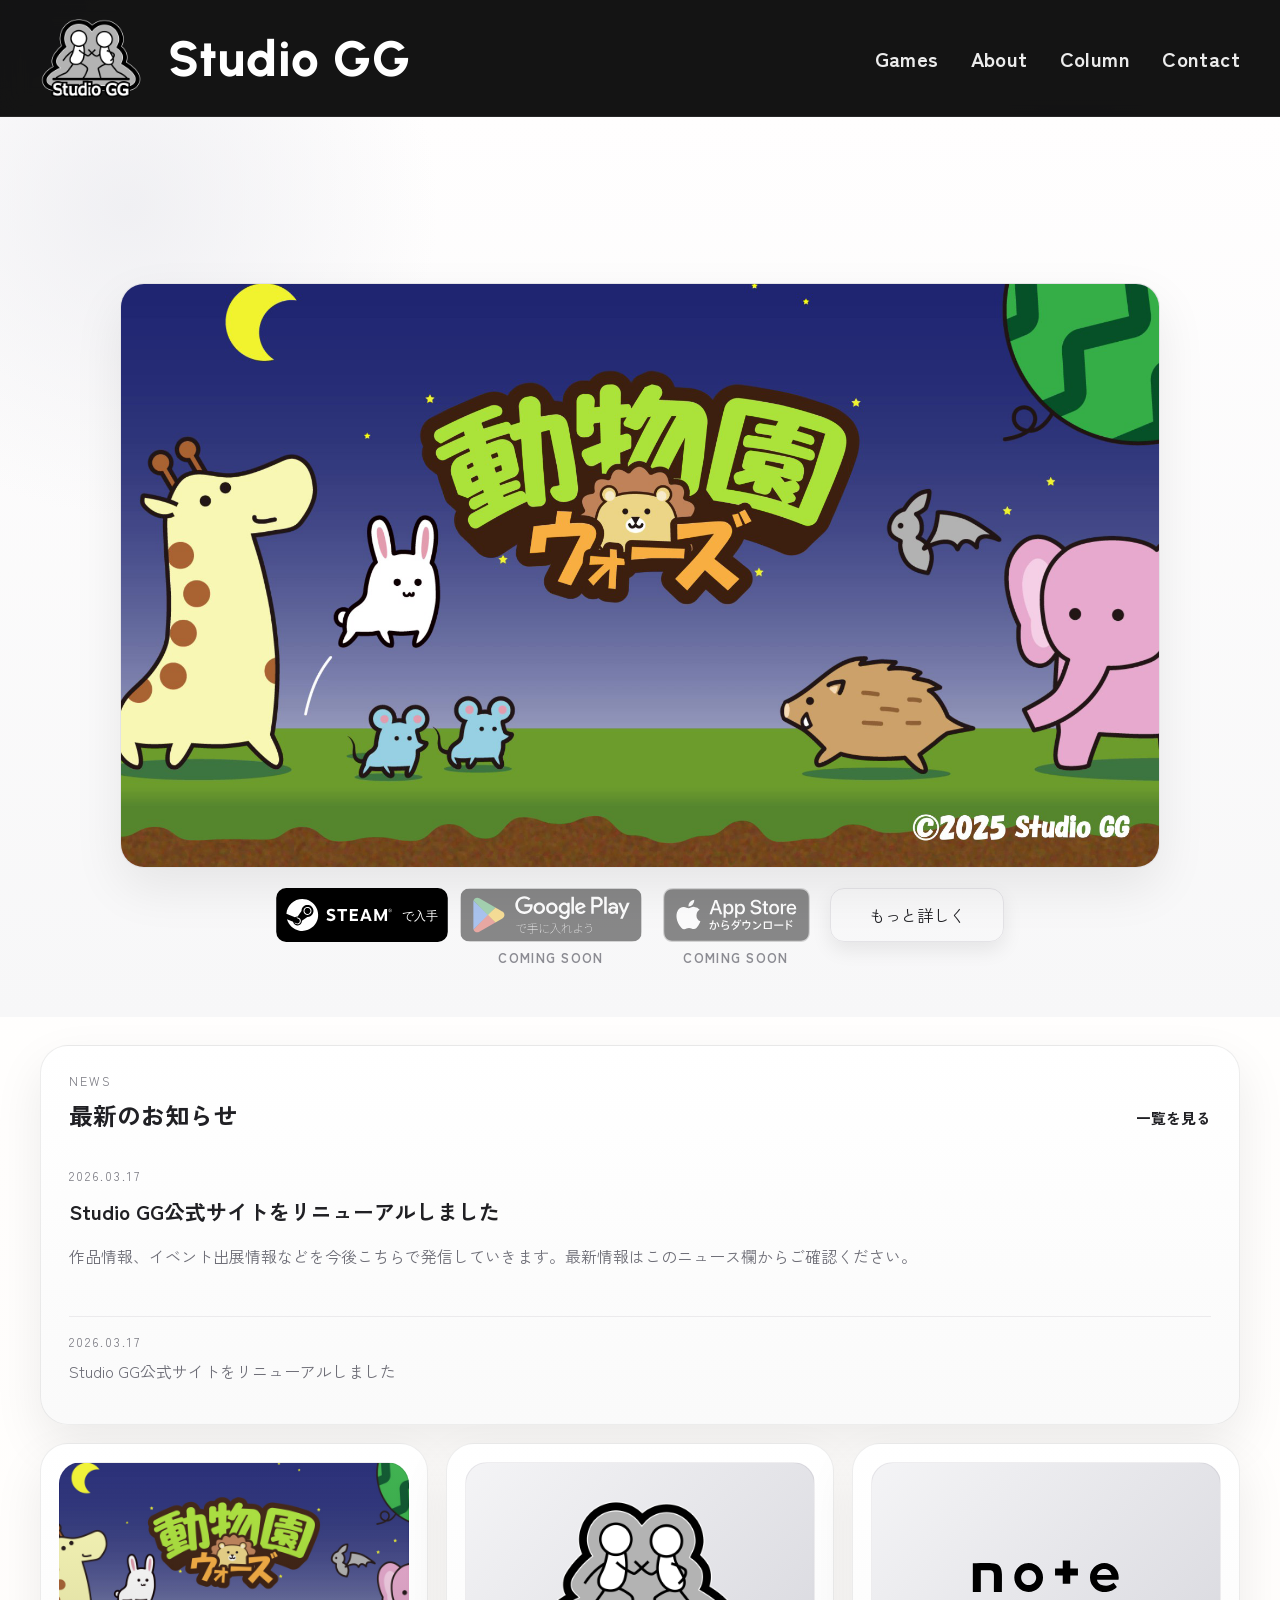
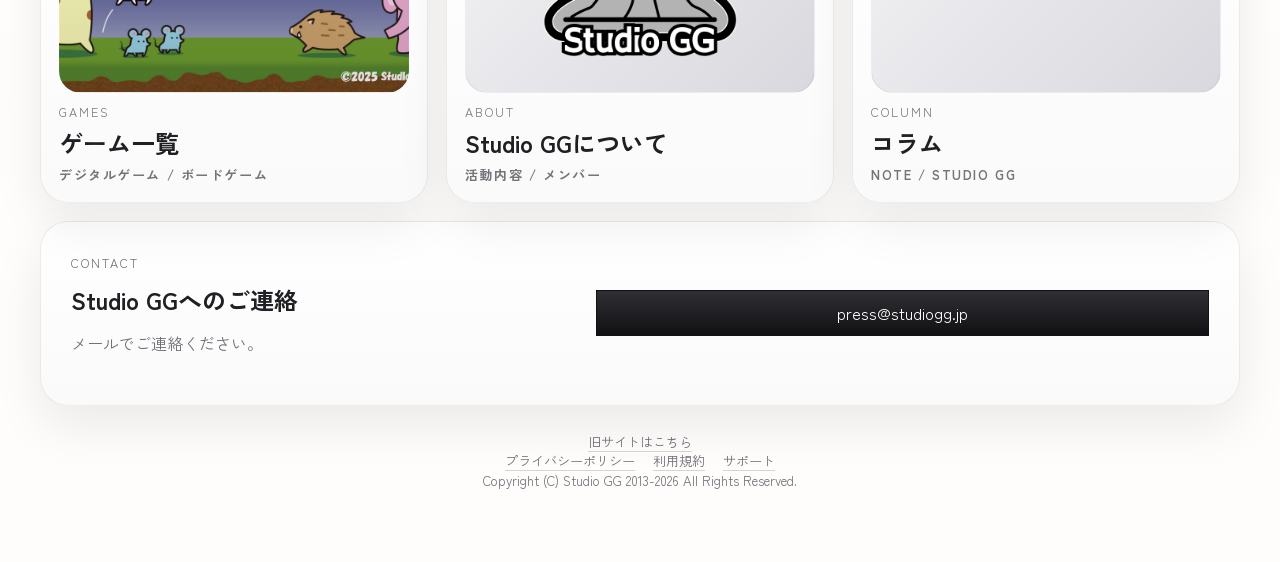
==== index.html @ 141796f7 "Initial site setup" ====
<!DOCTYPE html>
<html lang="ja">
<head>
  <meta charset="UTF-8">
  <meta name="viewport" content="width=device-width, initial-scale=1.0">
  <title>Studio GG | トップ</title>
  <meta
    name="description"
    content="Studio GGの公式サイト。最新ニュース、ゲーム一覧、コラム、スタジオ情報を掲載しています。"
  >
  <link rel="preconnect" href="https://fonts.googleapis.com">
  <link rel="preconnect" href="https://fonts.gstatic.com" crossorigin>
  <link href="https://fonts.googleapis.com/css2?family=Zen+Kaku+Gothic+New:wght@400;500;700;900&family=Urbanist:wght@700;800&display=swap" rel="stylesheet">
  <link rel="icon" type="image/png" href="assets/StudioGG_Logo.png">
  <link rel="stylesheet" href="styles.css">
</head>
<body>
  <header class="site-header">
    <div class="header-inner">
      <a class="brand" href="#top" aria-label="Studio GG トップへ">
        <img class="brand-logo" src="assets/StudioGG_Logo.png" alt="Studio GG logo">
        <span class="brand-name">Studio GG</span>
      </a>
      <nav class="site-nav" aria-label="メインナビゲーション">
        <a href="games.html">Games</a>
        <a href="about.html">About</a>
        <a href="https://note.com/studiogg" target="_blank" rel="noreferrer">Column</a>
        <a href="#contact">Contact</a>
      </nav>
    </div>
  </header>

  <main id="top">
    <section class="featured-stage" id="featured-title" aria-label="ピックアップゲーム">
      <div class="featured-stage-inner">
        <div class="featured-stage-media">
          <a class="featured-stage-link" href="zoowars/" aria-label="動物園ウォーズのLPを見る">
            <div class="video-frame featured-image-frame">
              <img src="topimage.png" alt="動物園ウォーズ">
            </div>
          </a>
        </div>

        <div class="featured-stage-copy featured-stage-copy-compact">
          <div class="stage-actions stage-actions-compact">
            <a class="store-badge-link store-badge-steam" href="https://store.steampowered.com/app/3989360/" target="_blank" rel="noreferrer" aria-label="Steam"></a>
            <span class="store-coming-soon" aria-disabled="true">
              <span class="store-badge store-badge-google store-badge-muted" aria-label="Google Play badge" role="img"></span>
              <span class="store-coming-soon-label">Coming Soon</span>
            </span>
            <span class="store-coming-soon" aria-disabled="true">
              <span class="store-badge store-badge-appstore store-badge-muted" aria-label="App Store badge" role="img"></span>
              <span class="store-coming-soon-label">Coming Soon</span>
            </span>
            <a class="button text-button-more" href="zoowars/" aria-label="もっと詳しく">もっと詳しく</a>
          </div>
        </div>
      </div>
    </section>

    <div class="page-shell">
      <section class="news-strip" id="news" aria-labelledby="news-heading">
        <div class="news-strip-head">
          <div>
            <p class="section-label">News</p>
            <h2 id="news-heading">最新のお知らせ</h2>
          </div>
          <a class="news-link" href="news.html">一覧を見る</a>
        </div>
        <div id="news-content" class="news-strip-content">
          <article class="featured-news">
            <p>ニュースを読み込み中です...</p>
          </article>
        </div>
      </section>

      <section class="content-grid" aria-label="サイト案内">
        <a class="feature-card feature-card-image feature-games" href="games.html">
          <span class="card-visual visual-games" aria-hidden="true"></span>
          <span class="card-label">Games</span>
          <h2>ゲーム一覧</h2>
          <span class="card-meta">デジタルゲーム / ボードゲーム</span>
        </a>

        <a class="feature-card feature-card-image" href="about.html">
          <span class="card-visual visual-about" aria-hidden="true"></span>
          <span class="card-label">About</span>
          <h2>Studio GGについて</h2>
          <span class="card-meta">活動内容 / メンバー</span>
        </a>

        <a class="feature-card feature-card-image" href="https://note.com/studiogg" target="_blank" rel="noreferrer">
          <span class="card-visual visual-column" aria-hidden="true"></span>
          <span class="card-label">Column</span>
          <h2>コラム</h2>
          <span class="card-meta">note / Studio GG</span>
        </a>
      </section>

      <section class="contact-section" id="contact">
        <div class="contact-copy">
          <p class="section-label">Contact</p>
          <h2>Studio GGへのご連絡</h2>
          <p>メールでご連絡ください。</p>
        </div>

        <div class="contact-mail">
          <a class="button primary" href="mailto:press@studiogg.jp?subject=Studio%20GG%E3%81%B8%E3%81%AE%E3%81%8A%E5%95%8F%E3%81%84%E5%90%88%E3%82%8F%E3%81%9B">press@studiogg.jp</a>
        </div>
      </section>

      <footer class="site-footer">
        <p><a class="legacy-link" href="https://studiogg.jimdofree.com" target="_blank" rel="noreferrer">旧サイトはこちら</a></p>
        <p class="footer-links">
          <a href="privacy.html">プライバシーポリシー</a>
          <a href="eula.html">利用規約</a>
          <a href="support.html">サポート</a>
        </p>
        <p>Copyright (C) Studio GG 2013-2026 All Rights Reserved.</p>
      </footer>
    </div>
  </main>

  <script src="news.js"></script>
</body>
</html>
---- styles.css ----
:root {
  --bg: #fffdfb;
  --bg-soft: #f7f7f8;
  --panel: #ffffff;
  --panel-soft: #fafafa;
  --line: rgba(32, 32, 36, 0.08);
  --text: #202024;
  --muted: #6f6f78;
  --accent: #d9d9dd;
  --shadow: 0 20px 50px rgba(0, 0, 0, 0.08);
}

* {
  box-sizing: border-box;
}

html {
  scroll-behavior: smooth;
}

body {
  margin: 0;
  min-height: 100vh;
  background:
    radial-gradient(circle at top left, rgba(240, 240, 243, 0.95), transparent 18%),
    radial-gradient(circle at 84% 12%, rgba(230, 230, 234, 0.85), transparent 16%),
    linear-gradient(180deg, #ffffff 0%, var(--bg) 100%);
  color: var(--text);
  font-family: "Zen Kaku Gothic New", sans-serif;
}

.page-shell {
  width: min(1200px, calc(100% - 40px));
  margin: 0 auto;
  padding: 28px 0 64px;
}

.site-header {
  position: sticky;
  top: 0;
  z-index: 100;
  width: 100%;
  margin: 0;
  background: rgba(0, 0, 0, 0.92);
  border-bottom: 1px solid rgba(255, 255, 255, 0.08);
  backdrop-filter: blur(12px);
}

.header-inner {
  width: min(1200px, calc(100% - 40px));
  margin: 0 auto;
  min-height: 116px;
  display: flex;
  align-items: center;
  justify-content: space-between;
  gap: 12px;
}

.brand {
  display: inline-flex;
  align-items: center;
  gap: 26px;
  color: inherit;
  text-decoration: none;
}

.brand-logo {
  display: block;
  height: 102px;
  width: auto;
}

.brand-name {
  display: none;
  color: #ffffff;
  font-family: "Urbanist", sans-serif;
  font-size: 3.1rem;
  font-weight: 800;
  letter-spacing: 0.02em;
  white-space: nowrap;
}

.site-nav {
  display: flex;
  align-items: center;
  gap: 32px;
}

.site-nav a {
  color: rgba(255, 255, 255, 0.92);
  text-decoration: none;
  font-size: 1.28rem;
  font-weight: 700;
  letter-spacing: 0.02em;
  padding: 14px 0;
  position: relative;
}

.site-nav a:hover {
  color: #ffffff;
}

.site-nav a::after {
  content: "";
  position: absolute;
  left: 0;
  right: 0;
  bottom: 2px;
  height: 4px;
  border-radius: 999px;
  background: linear-gradient(90deg, #d7d7db, #ffffff);
  opacity: 0;
  transform: scaleX(0.4);
  transition: opacity 180ms ease, transform 180ms ease;
}

.site-nav a:hover::after {
  opacity: 1;
  transform: scaleX(1);
}

.featured-stage {
  min-height: calc(100vh - 116px);
  padding-top: 116px;
  background:
    radial-gradient(circle at 10% 10%, rgba(236, 236, 240, 0.78), transparent 22%),
    linear-gradient(180deg, #fffefe 0%, var(--bg-soft) 100%);
}

.featured-stage-inner {
  width: min(1200px, calc(100% - 40px));
  min-height: calc(100vh - 116px);
  margin: 0 auto;
  display: flex;
  flex-direction: column;
  align-items: center;
  justify-content: center;
}

.featured-stage-media,
.featured-stage-copy {
  min-height: auto;
}

.featured-stage-media {
  display: flex;
  align-items: center;
  justify-content: center;
  width: 100%;
  padding: 40px 20px 20px;
}

.featured-stage-link {
  display: block;
  width: 100%;
  max-width: 1040px;
  color: inherit;
  text-decoration: none;
}

.featured-stage-copy {
  display: flex;
  flex-direction: column;
  justify-content: center;
  width: 100%;
  padding: 0 20px 40px;
  border-left: 0;
  background: transparent;
}

.featured-stage-copy-compact {
  align-items: center;
  text-align: center;
}

.video-frame {
  width: 100%;
  max-width: 880px;
  aspect-ratio: 16 / 9;
  background: #000;
  border: 1px solid rgba(51, 41, 69, 0.08);
  box-shadow: var(--shadow);
  border-radius: 24px;
  overflow: hidden;
}

.video-frame iframe {
  width: 100%;
  height: 100%;
  border: 0;
}

.video-frame img {
  display: block;
  width: 100%;
  height: 100%;
  object-fit: cover;
}

.featured-image-frame {
  max-width: 1040px;
  aspect-ratio: 16 / 9;
  background: #f3f3f5;
}

.featured-image-frame img {
  object-fit: cover;
}

.stage-kicker,
.section-label,
.card-label,
time {
  margin: 0;
  color: #787880;
  font-size: 0.78rem;
  letter-spacing: 0.16em;
  text-transform: uppercase;
}

.featured-stage h1,
.about-section h2,
.contact-copy h2,
.feature-card h2,
.news-strip h2,
.games-hero h1,
.games-section h2 {
  margin: 12px 0 0;
  line-height: 1.08;
}

.featured-stage h1 {
  font-family: "Urbanist", sans-serif;
  font-size: clamp(3rem, 6vw, 5.8rem);
  letter-spacing: -0.04em;
}

.stage-text,
.about-section p,
.contact-copy p,
.featured-news p,
.news-list span,
.hero-text,
.game-entry p {
  color: var(--muted);
  line-height: 1.85;
}

.stage-text {
  margin: 18px 0 0;
  max-width: 32rem;
  font-size: 0.92rem;
  letter-spacing: 0.12em;
  text-transform: uppercase;
  color: #82828a;
}

.stage-kicker {
  font-weight: 700;
}

.stage-actions,
.hero-actions {
  display: flex;
  flex-wrap: wrap;
  align-items: flex-start;
  gap: 12px;
  margin-top: 22px;
}

.stage-actions-compact {
  max-width: 1040px;
  justify-content: center;
  margin-top: 0;
}

.stage-actions-compact .button {
  min-height: 54px;
  padding: 0 24px;
  font-size: 1.02rem;
}

.store-coming-soon {
  display: inline-flex;
  flex-direction: column;
  align-items: center;
  gap: 6px;
}

.store-badge {
  display: inline-block;
  height: 54px;
  border-radius: 10px;
  background-position: center;
  background-repeat: no-repeat;
  background-size: contain;
}

.store-badge-link {
  display: inline-block;
  background-position: center;
  background-repeat: no-repeat;
  background-size: contain;
  text-decoration: none;
  transition: transform 180ms ease, box-shadow 180ms ease, filter 180ms ease;
}

.store-badge-link:hover {
  transform: translateY(-2px);
  filter: brightness(1.02);
}

.store-badge-steam {
  width: 172px;
  height: 54px;
  background-image: url("assets/steam_button.svg?v=2");
}

.store-badge-more {
  width: 174px;
  height: 54px;
  background-image: url("assets/more_button.svg");
}

.text-button-more {
  min-width: 174px;
  height: 54px;
  min-height: 0;
  padding: 0 24px;
  border-radius: 14px;
  border-color: rgba(17, 17, 20, 0.12);
  background: #ffffff;
  box-shadow: 0 8px 20px rgba(15, 15, 18, 0.08);
  color: #111114;
  font-size: 1rem;
  font-weight: 700;
  letter-spacing: 0.01em;
  line-height: 1;
}

.text-button-more:hover {
  transform: translateY(-2px);
  filter: brightness(1.02);
  background: #ffffff;
}

.store-badge-google {
  width: 182px;
  background-image: url("assets/GetItOnGooglePlay_Badge_Web_color_Japanese.svg");
}

.store-badge-appstore {
  width: 164px;
  background-image: url("assets/Download_on_the_App_Store_Badge_JP_RGB_blk_100317.svg");
}

.store-badge-muted {
  opacity: 0.45;
  filter: grayscale(0.15);
}

.store-coming-soon-label {
  color: #8b8b92;
  font-size: 0.82rem;
  font-weight: 700;
  letter-spacing: 0.1em;
  text-transform: uppercase;
}

.news-strip,
.feature-card,
.about-section,
.contact-section,
.games-hero,
.games-section {
  background: linear-gradient(180deg, var(--panel) 0%, var(--panel-soft) 100%);
  border: 1px solid var(--line);
  box-shadow: var(--shadow);
  border-radius: 28px;
}

.content-grid {
  display: grid;
  grid-template-columns: repeat(3, minmax(0, 1fr));
  gap: 18px;
  margin-top: 18px;
}

.feature-card {
  display: block;
  min-height: 360px;
  padding: 18px;
  color: inherit;
  text-decoration: none;
}

.feature-card-image {
  display: grid;
  grid-template-rows: 1fr auto auto auto;
  gap: 10px;
}

.card-visual {
  display: block;
  min-height: 230px;
  border-radius: 22px;
  border: 1px solid rgba(51, 41, 69, 0.08);
  background-color: #efeff2;
  background-size: cover;
  background-position: center;
}

.visual-games {
  background:
    linear-gradient(180deg, rgba(255, 255, 255, 0.06), rgba(0, 0, 0, 0.12)),
    url("zoowars/ZooWars_KeyVisual.png");
  background-size: cover;
  background-position: center;
  background-repeat: no-repeat;
}

.visual-about {
  background:
    url("assets/StudioGG_Logo.png"),
    linear-gradient(135deg, #f4f4f6 0%, #d8d8de 100%);
  background-size: 58%, cover;
  background-position: center, center;
  background-repeat: no-repeat;
}

.visual-contact {
  background:
    linear-gradient(180deg, rgba(255, 255, 255, 0.4), transparent 35%),
    linear-gradient(135deg, #2d2d33 0%, #111114 100%);
}

.visual-column {
  background:
    url("assets/note_logo.svg"),
    linear-gradient(135deg, #f4f4f6 0%, #d8d8de 100%);
  background-size: 54%, cover;
  background-position: center, center;
  background-repeat: no-repeat;
}

.feature-card h2 {
  margin: 0;
  line-height: 1;
}

.card-meta {
  display: inline-block;
  color: #74747b;
  font-size: 0.82rem;
  font-weight: 700;
  letter-spacing: 0.12em;
  text-transform: uppercase;
}

.button {
  display: inline-flex;
  align-items: center;
  justify-content: center;
  min-height: 46px;
  padding: 0 20px;
  border: 1px solid rgba(51, 41, 69, 0.1);
  background: transparent;
  color: var(--text);
  text-decoration: none;
  font: inherit;
  cursor: pointer;
}

.button.primary {
  background: linear-gradient(180deg, #2f2f34, #111114);
  color: #fff;
  border-color: rgba(17, 17, 20, 0.9);
}

.button.secondary {
  background: rgba(255, 255, 255, 0.96);
}

.button-disabled {
  color: #98989f;
  background: rgba(244, 244, 246, 0.96);
  border-color: rgba(51, 41, 69, 0.08);
  cursor: default;
  pointer-events: none;
}

.news-strip {
  padding: 26px 28px 22px;
}

.news-strip-head {
  display: flex;
  align-items: end;
  justify-content: space-between;
  gap: 16px;
}

.news-strip-content {
  margin-top: 14px;
}

.news-more {
  margin-top: 18px;
}

.news-link {
  color: var(--text);
  text-decoration: none;
  font-size: 0.92rem;
  font-weight: 700;
}

.featured-news {
  padding: 20px 0;
}

.featured-news h3 {
  margin: 10px 0 8px;
  font-size: 1.3rem;
}

.news-list {
  list-style: none;
  padding: 0;
  margin: 8px 0 0;
}

.news-list li {
  display: grid;
  gap: 6px;
  padding: 16px 0;
  border-top: 1px solid rgba(51, 41, 69, 0.08);
}

.feature-games {
  grid-column: span 1;
}

.about-section,
.contact-section {
  display: grid;
  grid-template-columns: 0.9fr 1.1fr;
  gap: 24px;
  margin-top: 18px;
  padding: 30px;
}

.about-combined-body {
  display: grid;
  gap: 20px;
}

.about-combined-body > p {
  margin: 0;
}

.about-features {
  display: grid;
  gap: 16px;
}

.contact-form {
  display: grid;
  gap: 14px;
}

.contact-form label {
  display: grid;
  gap: 8px;
  font-size: 0.96rem;
}

.contact-form input,
.contact-form select,
.contact-form textarea {
  width: 100%;
  padding: 14px 16px;
  border: 1px solid rgba(51, 41, 69, 0.1);
  background: rgba(255, 255, 255, 0.98);
  color: var(--text);
  font: inherit;
}

.contact-form textarea {
  resize: vertical;
}

.contact-form input:focus,
.contact-form select:focus,
.contact-form textarea:focus {
  outline: 2px solid rgba(40, 40, 46, 0.12);
  border-color: rgba(40, 40, 46, 0.24);
}

.contact-form input::placeholder,
.contact-form textarea::placeholder {
  color: #8d8f99;
}

.contact-mail {
  display: grid;
  align-content: center;
  gap: 14px;
}

.contact-note {
  margin: 0;
  color: var(--muted);
  line-height: 1.8;
}

.site-footer {
  padding: 26px 0 8px;
}

.site-footer p {
  margin: 0;
  color: var(--muted);
  font-size: 0.82rem;
  text-align: center;
}

.footer-links {
  display: flex;
  justify-content: center;
  align-items: center;
  flex-wrap: wrap;
  gap: 10px 18px;
  margin-bottom: 10px;
}

.footer-links a {
  color: var(--muted);
  text-decoration: none;
  border-bottom: 1px solid rgba(32, 32, 36, 0.18);
}

.footer-links a:hover {
  border-bottom-color: rgba(32, 32, 36, 0.42);
}

.legacy-link {
  color: inherit;
  text-decoration: none;
  border-bottom: 1px solid rgba(32, 32, 36, 0.18);
}

.legacy-link:hover {
  border-bottom-color: rgba(32, 32, 36, 0.42);
}

.games-hero {
  margin-top: 96px;
  padding: 34px;
}

.games-hero > div {
  max-width: 920px;
}

.games-hero p {
  margin: 14px 0 0;
  color: var(--muted);
  line-height: 1.9;
}

.about-features {
  display: grid;
  grid-template-columns: repeat(3, minmax(0, 1fr));
  gap: 12px;
  margin-top: 24px;
}

.feature-entry {
  min-height: 100%;
}

.feature-entry h3 {
  margin: 0;
  font-size: 1rem;
  line-height: 1.45;
}

.about-logo-lockup {
  display: flex;
  justify-content: center;
  margin: 28px 0 24px;
}

.about-logo-lockup img {
  width: min(360px, 72%);
  height: auto;
}

.games-section {
  margin-top: 18px;
  padding: 30px;
}

.legal-page {
  padding: 34px;
}

.legal-content {
  display: grid;
  gap: 22px;
}

.legal-block h2 {
  margin: 0 0 10px;
  font-size: 1.12rem;
}

.legal-block p,
.legal-list {
  margin: 0;
  color: var(--muted);
  line-height: 1.9;
}

.legal-block p + p {
  margin-top: 12px;
}

.legal-block p:has(.button) {
  margin-top: 18px;
}

.legal-list {
  padding-left: 1.2em;
}

.subheading {
  margin: 8px 0 0;
  font-size: 1.4rem;
  line-height: 1.2;
}

.section-heading {
  margin-bottom: 18px;
}

.games-list {
  display: grid;
  gap: 16px;
}

.boardgames-list {
  grid-template-columns: repeat(3, minmax(0, 1fr));
}

.boardgames-group + .boardgames-group {
  margin-top: 28px;
}

.game-entry {
  display: grid;
  gap: 14px;
  padding: 22px;
  border: 1px solid rgba(51, 41, 69, 0.08);
  background: rgba(255, 247, 250, 0.92);
  border-radius: 22px;
}

.boardgame-entry {
  align-content: start;
  min-height: 420px;
}

.boardgame-entry h3 {
  margin: 0;
  line-height: 1.45;
}

.boardgame-link {
  color: inherit;
  text-decoration: none;
  transition: transform 180ms ease, box-shadow 180ms ease;
}

.boardgame-link:hover {
  transform: translateY(-2px);
  box-shadow: 0 22px 54px rgba(0, 0, 0, 0.1);
}

.boardgame-visual {
  display: block;
  aspect-ratio: 3 / 4;
  border-radius: 18px;
  border: 1px solid rgba(51, 41, 69, 0.08);
  background-color: #ececf0;
}

.visual-boardgame {
  background:
    linear-gradient(180deg, rgba(255, 255, 255, 0.35), transparent 30%),
    radial-gradient(circle at 25% 24%, rgba(255, 255, 255, 0.92), transparent 16%),
    linear-gradient(135deg, #d8d8de 0%, #a7a8b0 100%);
}

.visual-zoowars-cardgame,
.visual-dangerous-mining,
.visual-terrible-monster,
.visual-littletownbuilders,
.visual-harapeko-bahamuto,
.visual-tenohira-dungeon,
.visual-firm-with-brownies,
.visual-frontier-with-brownies,
.visual-minecart-town,
.visual-northern-branch,
.visual-meikyu-suiri,
.visual-meikyu-suiri-omnibus {
  background-color: #f5f5f7;
  background-position: center;
  background-repeat: no-repeat;
  background-size: contain;
}

.visual-zoowars-cardgame {
  background-image: url("games/zoowars_cardgame.png");
}

.visual-dangerous-mining {
  background-image: url("games/dengerous_mining.png");
}

.visual-terrible-monster {
  background-image: url("games/terrible_monster.jpg");
}

.visual-littletownbuilders {
  background-image: url("games/littletownbuilders.jpg");
}

.visual-harapeko-bahamuto {
  background-image: url("games/harapeko_bahamuto.jpg");
}

.visual-tenohira-dungeon {
  background-image: url("games/tenohira_dungeon.png");
}

.visual-firm-with-brownies {
  background-image: url("games/firm_with_brownies.jpg");
}

.visual-frontier-with-brownies {
  background-image: url("games/frontier_with_brownies.jpg");
}

.visual-minecart-town {
  background-image: url("games/minecart_town.png");
}

.visual-northern-branch {
  background-image: url("games/northern_branch.jpg");
}

.visual-meikyu-suiri {
  background-image: url("games/meikyu_suiri.jpg");
}

.visual-meikyu-suiri-omnibus {
  background-image: url("games/meikyu_suiri_omnibus.jpg");
}

.featured-game-visual {
  background-image: url("zoowars/ZooWars_KeyVisual.png");
  background-size: cover;
  background-position: center;
  background-repeat: no-repeat;
  background-color: #f3f3f5;
  aspect-ratio: 16 / 9;
  min-height: auto;
}

.member-entry {
  grid-template-columns: 88px 1fr;
  align-items: start;
  gap: 18px;
}

.member-icon {
  width: 88px;
  height: 88px;
  border-radius: 50%;
  overflow: hidden;
  background: transparent;
}

.member-icon img {
  display: block;
  width: 100%;
  height: 100%;
  object-fit: cover;
}

.member-icon-placeholder {
  background: #efeff2;
}

.member-body {
  display: grid;
  gap: 8px;
}

.member-body h3 {
  margin: 0;
}

.member-body p {
  margin: 0;
}

.member-body a {
  color: inherit;
  text-decoration: none;
  border-bottom: 1px solid rgba(51, 41, 69, 0.18);
}

.member-body a:hover {
  border-bottom-color: rgba(51, 41, 69, 0.42);
}

.featured-game {
  display: grid;
  gap: 18px;
  transition: transform 180ms ease, box-shadow 180ms ease;
}

.featured-game:hover {
  transform: translateY(-2px);
  box-shadow: 0 22px 54px rgba(0, 0, 0, 0.08);
}

.featured-game-main {
  display: grid;
  grid-template-columns: minmax(0, 1.05fr) minmax(0, 0.95fr);
  align-items: start;
  gap: 20px;
  color: inherit;
  text-decoration: none;
}

.button {
  transition: transform 180ms ease, box-shadow 180ms ease, background-color 180ms ease, border-color 180ms ease;
}

.featured-game-body {
  display: grid;
  align-content: start;
  gap: 14px;
}

.featured-game-body h3 {
  margin: 0;
}

.game-links {
  display: flex;
  flex-wrap: wrap;
  align-items: flex-start;
  gap: 12px;
}

.game-store-coming-soon {
  display: inline-flex;
  flex-direction: column;
  align-items: center;
  gap: 6px;
}

.game-links .button {
  min-height: 54px;
}

@media (max-width: 1100px) {
  .featured-stage,
  .about-section,
  .contact-section {
    grid-template-columns: 1fr;
  }

  .featured-stage-copy {
    border-left: 0;
    border-top: 1px solid rgba(51, 41, 69, 0.08);
    padding-left: 40px;
  }

  .stage-meta {
    grid-template-columns: 1fr;
  }

  .content-grid {
    grid-template-columns: 1fr;
  }

  .feature-card {
    min-height: 300px;
  }

  .card-visual {
    min-height: 180px;
  }

  .visual-about {
    background-size: 34%, cover;
    background-position: center, center;
  }

  .featured-game {
    gap: 16px;
  }

  .featured-game-main {
    grid-template-columns: 1fr;
  }

  .about-features {
    grid-template-columns: 1fr;
  }

  .member-entry {
    grid-template-columns: 1fr;
  }

  .about-logo-lockup img {
    width: min(280px, 78%);
  }
}

@media (max-width: 760px) {
  .page-shell,
  .header-inner {
    width: min(100% - 20px, 1200px);
  }

  .header-inner {
    min-height: 92px;
    flex-wrap: wrap;
    padding: 12px 0;
  }

  .site-nav {
    gap: 18px;
  }

  .brand-logo {
    height: 72px;
  }

  .site-nav a {
    font-size: 1.08rem;
  }

  .featured-stage {
    min-height: auto;
    padding-top: 92px;
  }

  .featured-stage-inner {
    width: min(100% - 20px, 1200px);
    min-height: auto;
    grid-template-columns: 1fr;
  }

  .featured-stage-media {
    padding: 20px 10px 20px;
  }

  .featured-stage-copy {
    padding: 24px 20px 28px;
  }

  .news-strip-head {
    align-items: start;
    flex-direction: column;
  }

  .featured-stage h1 {
    font-size: clamp(2.3rem, 12vw, 4rem);
  }

  .game-links .button {
    min-height: 50px;
  }

  .news-strip,
  .feature-card,
  .about-section,
  .contact-section,
  .games-hero,
  .games-section {
    padding: 22px;
  }

  .feature-card {
    min-height: 260px;
  }

  .card-visual {
    min-height: 160px;
  }

  .boardgame-entry {
    min-height: 320px;
  }

  .boardgame-visual {
    aspect-ratio: 4 / 5;
  }

  .visual-about {
    background-size: 42%, cover;
  }
}

@media (max-width: 640px) {
  .boardgames-list {
    grid-template-columns: 1fr;
  }

  .boardgame-entry {
    min-height: 280px;
  }

  .boardgame-visual {
    aspect-ratio: 1 / 1.15;
  }
}

@media (min-width: 1000px) {
  .brand-name {
    display: inline-block;
  }
}
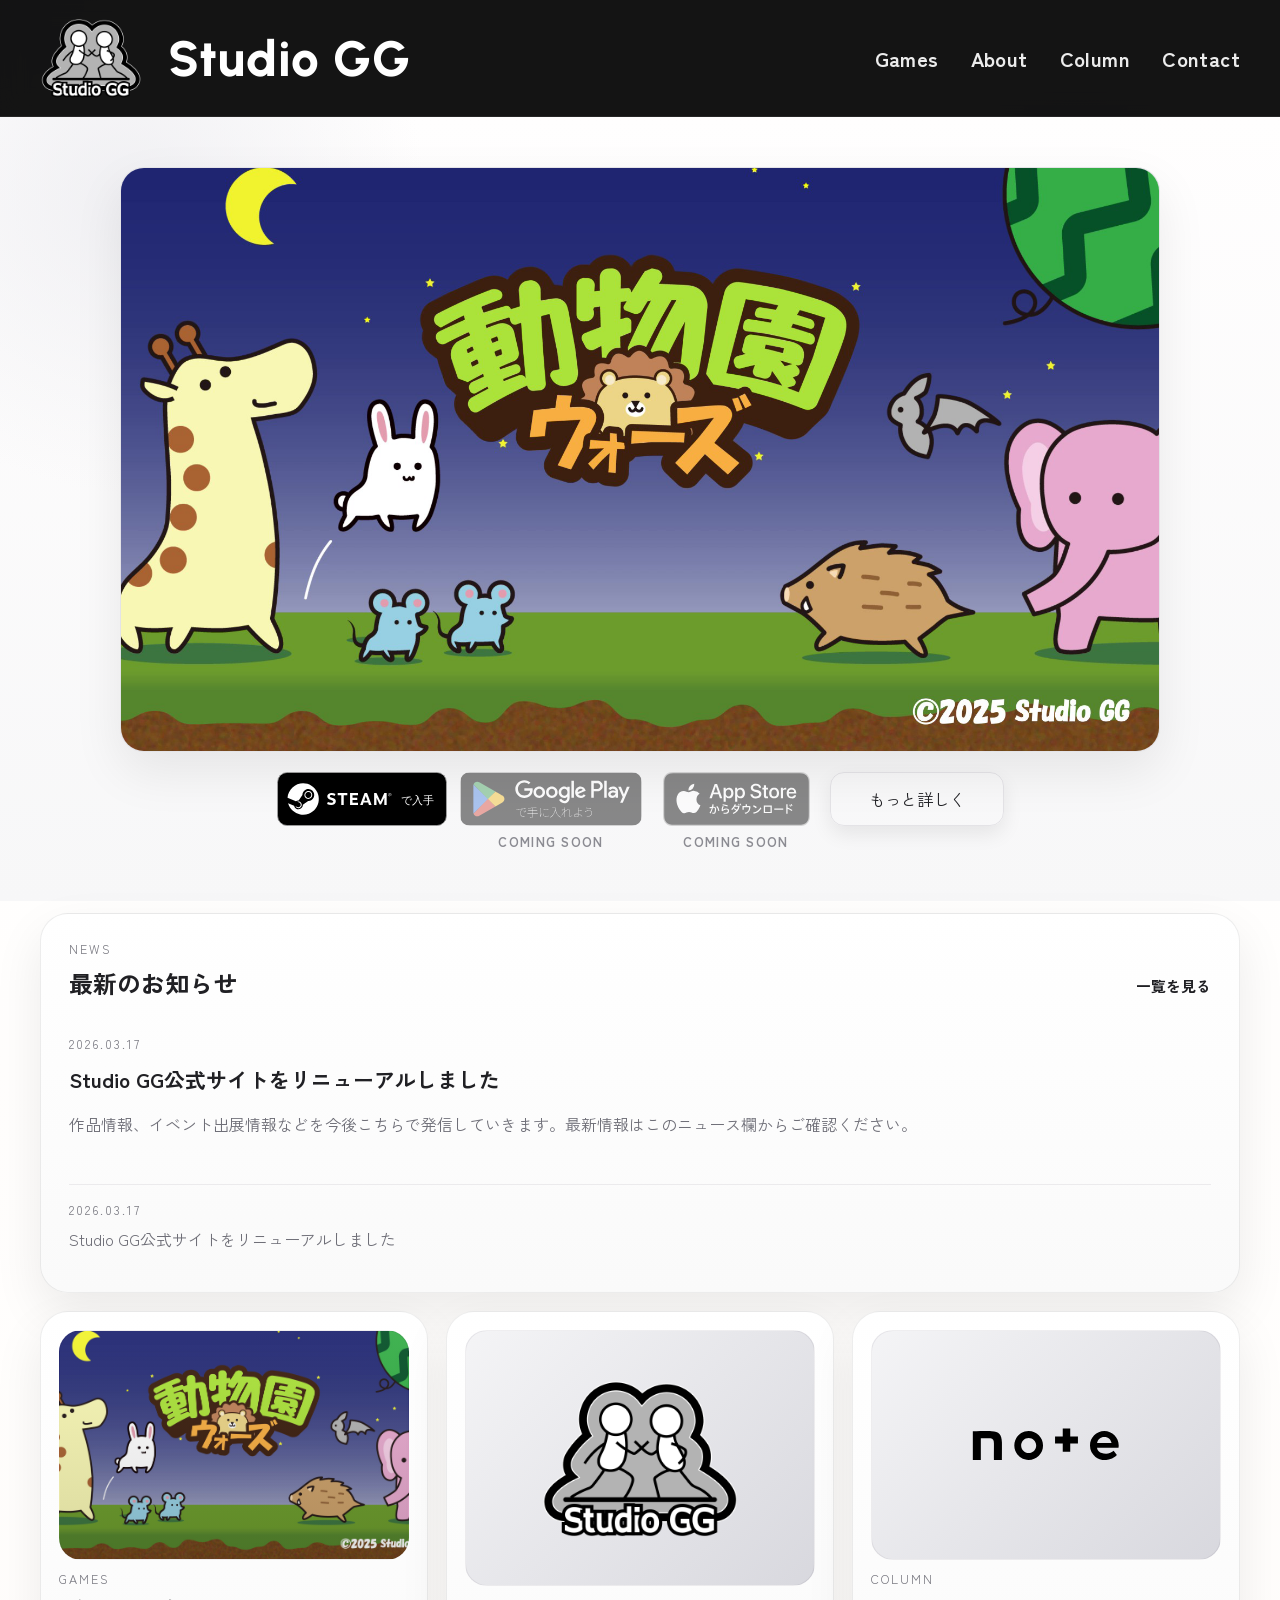
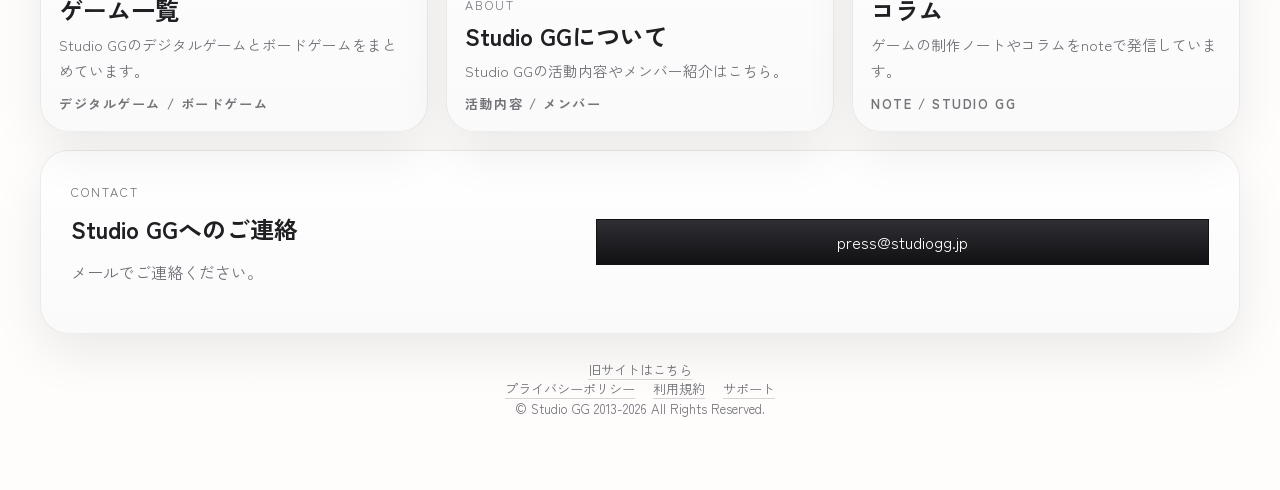
==== commit 5d086324: "Polish layout and update assets" ====
--- a/index.html
+++ b/index.html
@@ -34,7 +34,7 @@
     <section class="featured-stage" id="featured-title" aria-label="ピックアップゲーム">
       <div class="featured-stage-inner">
         <div class="featured-stage-media">
-          <a class="featured-stage-link" href="zoowars/" aria-label="動物園ウォーズのLPを見る">
+          <a class="featured-stage-link" href="zoowars/" aria-label="動物園ウォーズ">
             <div class="video-frame featured-image-frame">
               <img src="topimage.png" alt="動物園ウォーズ">
             </div>
@@ -79,6 +79,7 @@
           <span class="card-visual visual-games" aria-hidden="true"></span>
           <span class="card-label">Games</span>
           <h2>ゲーム一覧</h2>
+          <p class="card-description">Studio GGのデジタルゲームとボードゲームをまとめています。</p>
           <span class="card-meta">デジタルゲーム / ボードゲーム</span>
         </a>
 
@@ -86,6 +87,7 @@
           <span class="card-visual visual-about" aria-hidden="true"></span>
           <span class="card-label">About</span>
           <h2>Studio GGについて</h2>
+          <p class="card-description">Studio GGの活動内容やメンバー紹介はこちら。</p>
           <span class="card-meta">活動内容 / メンバー</span>
         </a>
 
@@ -93,6 +95,7 @@
           <span class="card-visual visual-column" aria-hidden="true"></span>
           <span class="card-label">Column</span>
           <h2>コラム</h2>
+          <p class="card-description">ゲームの制作ノートやコラムをnoteで発信しています。</p>
           <span class="card-meta">note / Studio GG</span>
         </a>
       </section>
@@ -116,7 +119,7 @@
           <a href="eula.html">利用規約</a>
           <a href="support.html">サポート</a>
         </p>
-        <p>Copyright (C) Studio GG 2013-2026 All Rights Reserved.</p>
+        <p>© Studio GG 2013-2026 All Rights Reserved.</p>
       </footer>
     </div>
   </main>
--- a/styles.css
+++ b/styles.css
@@ -18,6 +18,10 @@
   scroll-behavior: smooth;
 }
 
+#top {
+  scroll-margin-top: 116px;
+}
+
 body {
   margin: 0;
   min-height: 100vh;
@@ -32,7 +36,7 @@
 .page-shell {
   width: min(1200px, calc(100% - 40px));
   margin: 0 auto;
-  padding: 28px 0 64px;
+  padding: 12px 0 64px;
 }
 
 .site-header {
@@ -121,7 +125,6 @@
 
 .featured-stage {
   min-height: calc(100vh - 116px);
-  padding-top: 116px;
   background:
     radial-gradient(circle at 10% 10%, rgba(236, 236, 240, 0.78), transparent 22%),
     linear-gradient(180deg, #fffefe 0%, var(--bg-soft) 100%);
@@ -396,7 +399,7 @@
 
 .feature-card-image {
   display: grid;
-  grid-template-rows: 1fr auto auto auto;
+  grid-template-rows: 1fr auto auto auto auto;
   gap: 10px;
 }
 
@@ -446,6 +449,14 @@
 .feature-card h2 {
   margin: 0;
   line-height: 1;
+}
+
+.card-description,
+.game-description {
+  margin: 0;
+  color: var(--muted);
+  line-height: 1.75;
+  font-size: 0.92rem;
 }
 
 .card-meta {
@@ -655,7 +666,7 @@
 }
 
 .games-hero {
-  margin-top: 96px;
+  margin-top: 0;
   padding: 34px;
 }
 
@@ -1054,13 +1065,16 @@
     height: 72px;
   }
 
+  #top {
+    scroll-margin-top: 92px;
+  }
+
   .site-nav a {
     font-size: 1.08rem;
   }
 
   .featured-stage {
     min-height: auto;
-    padding-top: 92px;
   }
 
   .featured-stage-inner {
@@ -1115,6 +1129,10 @@
     aspect-ratio: 4 / 5;
   }
 
+  .featured-game-visual {
+    aspect-ratio: 16 / 9;
+  }
+
   .visual-about {
     background-size: 42%, cover;
   }
@@ -1132,6 +1150,10 @@
   .boardgame-visual {
     aspect-ratio: 1 / 1.15;
   }
+
+  .featured-game-visual {
+    aspect-ratio: 16 / 9;
+  }
 }
 
 @media (min-width: 1000px) {
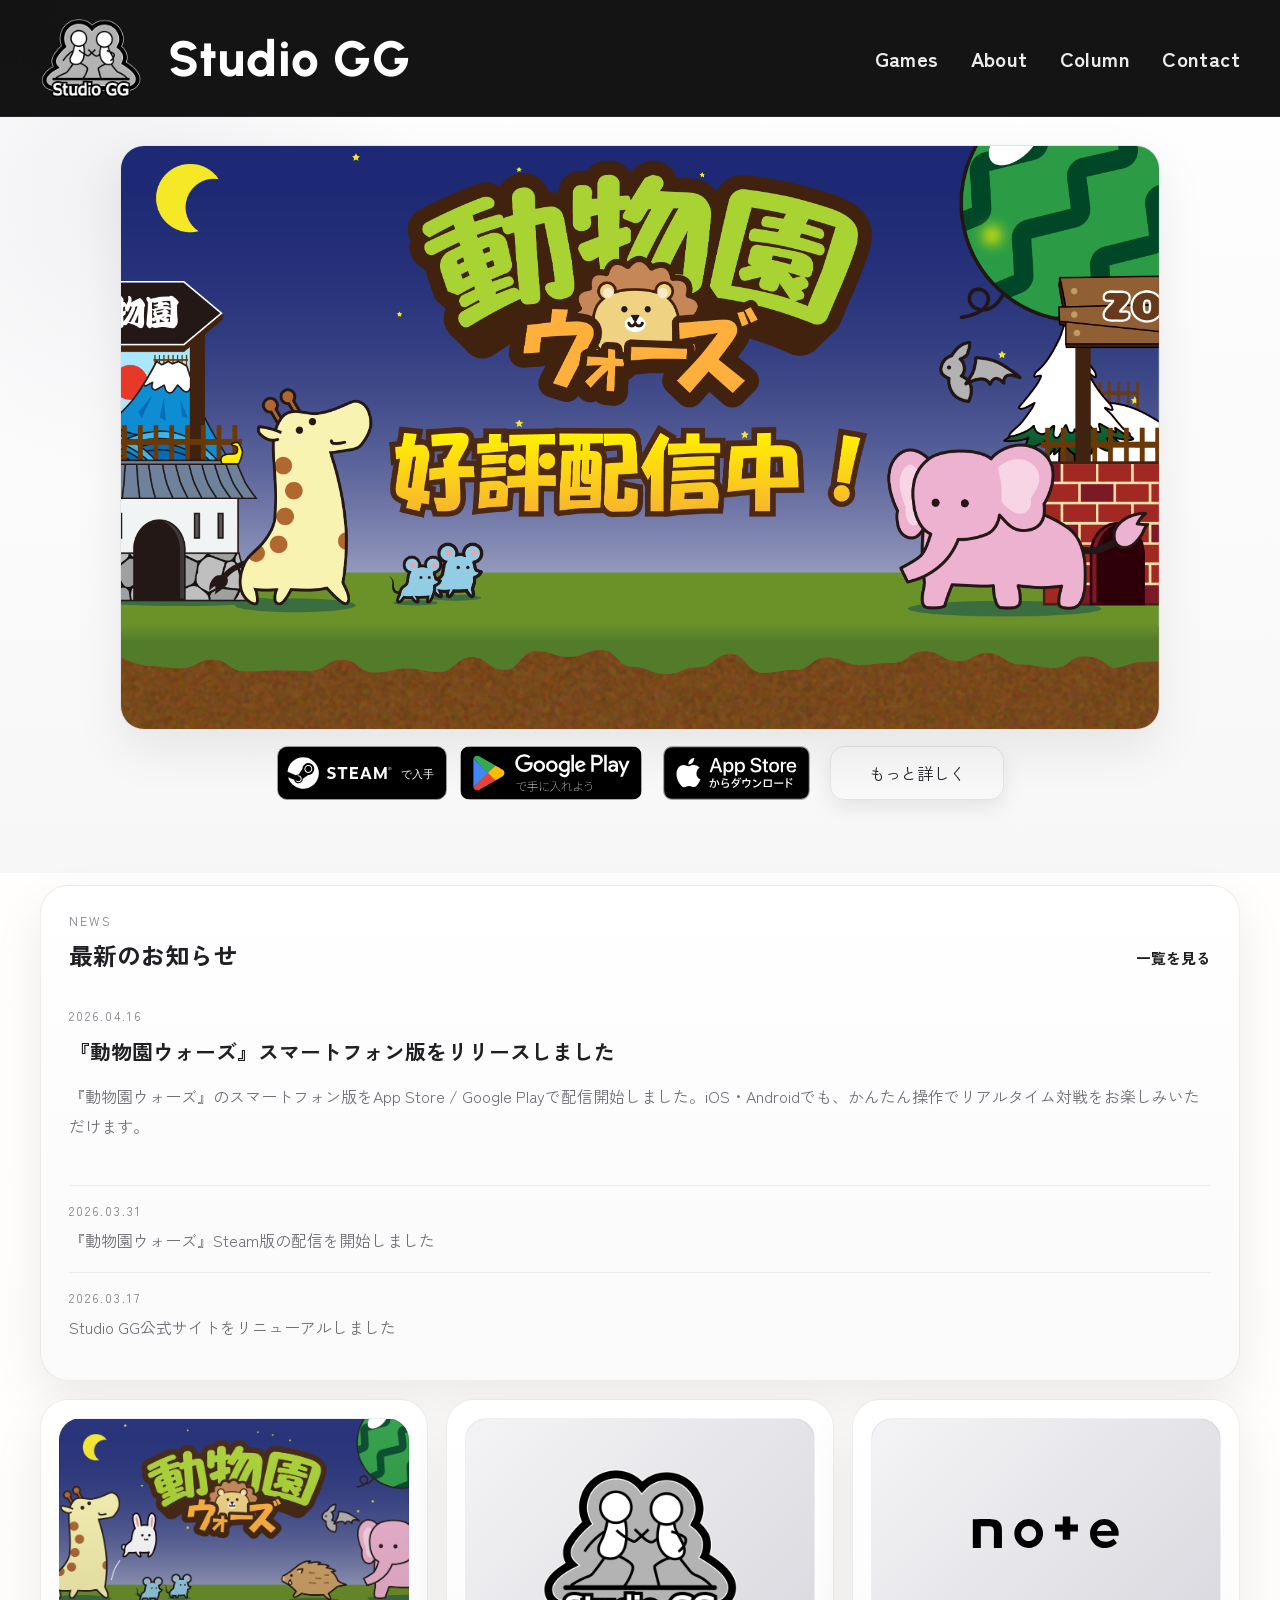
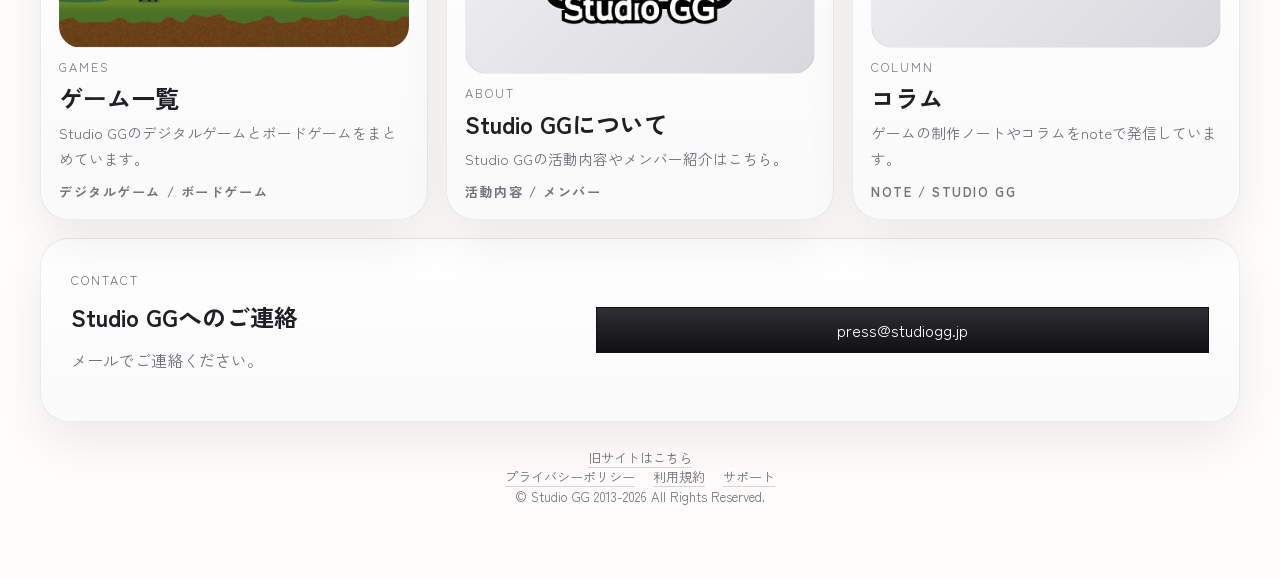
==== commit ff0a0210: "Publish mobile store links and release news" ====
--- a/index.html
+++ b/index.html
@@ -44,14 +44,12 @@
         <div class="featured-stage-copy featured-stage-copy-compact">
           <div class="stage-actions stage-actions-compact">
             <a class="store-badge-link store-badge-steam" href="https://store.steampowered.com/app/3989360/" target="_blank" rel="noreferrer" aria-label="Steam"></a>
-            <span class="store-coming-soon" aria-disabled="true">
-              <span class="store-badge store-badge-google store-badge-muted" aria-label="Google Play badge" role="img"></span>
-              <span class="store-coming-soon-label">Coming Soon</span>
-            </span>
-            <span class="store-coming-soon" aria-disabled="true">
-              <span class="store-badge store-badge-appstore store-badge-muted" aria-label="App Store badge" role="img"></span>
-              <span class="store-coming-soon-label">Coming Soon</span>
-            </span>
+            <a class="store-badge-link" href="https://play.google.com/store/apps/details?id=jp.studiogg.zoowars" target="_blank" rel="noreferrer" aria-label="Google Play">
+              <span class="store-badge store-badge-google" aria-hidden="true"></span>
+            </a>
+            <a class="store-badge-link" href="https://apps.apple.com/app/id6759058085" target="_blank" rel="noreferrer" aria-label="App Store">
+              <span class="store-badge store-badge-appstore" aria-hidden="true"></span>
+            </a>
             <a class="button text-button-more" href="zoowars/" aria-label="もっと詳しく">もっと詳しく</a>
           </div>
         </div>
--- a/styles.css
+++ b/styles.css
@@ -124,7 +124,7 @@
 }
 
 .featured-stage {
-  min-height: calc(100vh - 116px);
+  min-height: calc(100vh - 148px);
   background:
     radial-gradient(circle at 10% 10%, rgba(236, 236, 240, 0.78), transparent 22%),
     linear-gradient(180deg, #fffefe 0%, var(--bg-soft) 100%);
@@ -132,12 +132,13 @@
 
 .featured-stage-inner {
   width: min(1200px, calc(100% - 40px));
-  min-height: calc(100vh - 116px);
+  min-height: calc(100vh - 148px);
   margin: 0 auto;
   display: flex;
   flex-direction: column;
   align-items: center;
-  justify-content: center;
+  justify-content: flex-start;
+  padding: 16px 0 28px;
 }
 
 .featured-stage-media,
@@ -150,7 +151,7 @@
   align-items: center;
   justify-content: center;
   width: 100%;
-  padding: 40px 20px 20px;
+  padding: 12px 20px 16px;
 }
 
 .featured-stage-link {
@@ -720,6 +721,11 @@
 .legal-content {
   display: grid;
   gap: 22px;
+  min-width: 0;
+}
+
+.legal-block {
+  min-width: 0;
 }
 
 .legal-block h2 {
@@ -732,6 +738,14 @@
   margin: 0;
   color: var(--muted);
   line-height: 1.9;
+  overflow-wrap: anywhere;
+  word-break: break-word;
+}
+
+.legal-block a,
+.legal-list a {
+  overflow-wrap: anywhere;
+  word-break: break-word;
 }
 
 .legal-block p + p {
@@ -1081,14 +1095,15 @@
     width: min(100% - 20px, 1200px);
     min-height: auto;
     grid-template-columns: 1fr;
+    padding: 10px 0 20px;
   }
 
   .featured-stage-media {
-    padding: 20px 10px 20px;
+    padding: 8px 10px 12px;
   }
 
   .featured-stage-copy {
-    padding: 24px 20px 28px;
+    padding: 16px 20px 20px;
   }
 
   .news-strip-head {
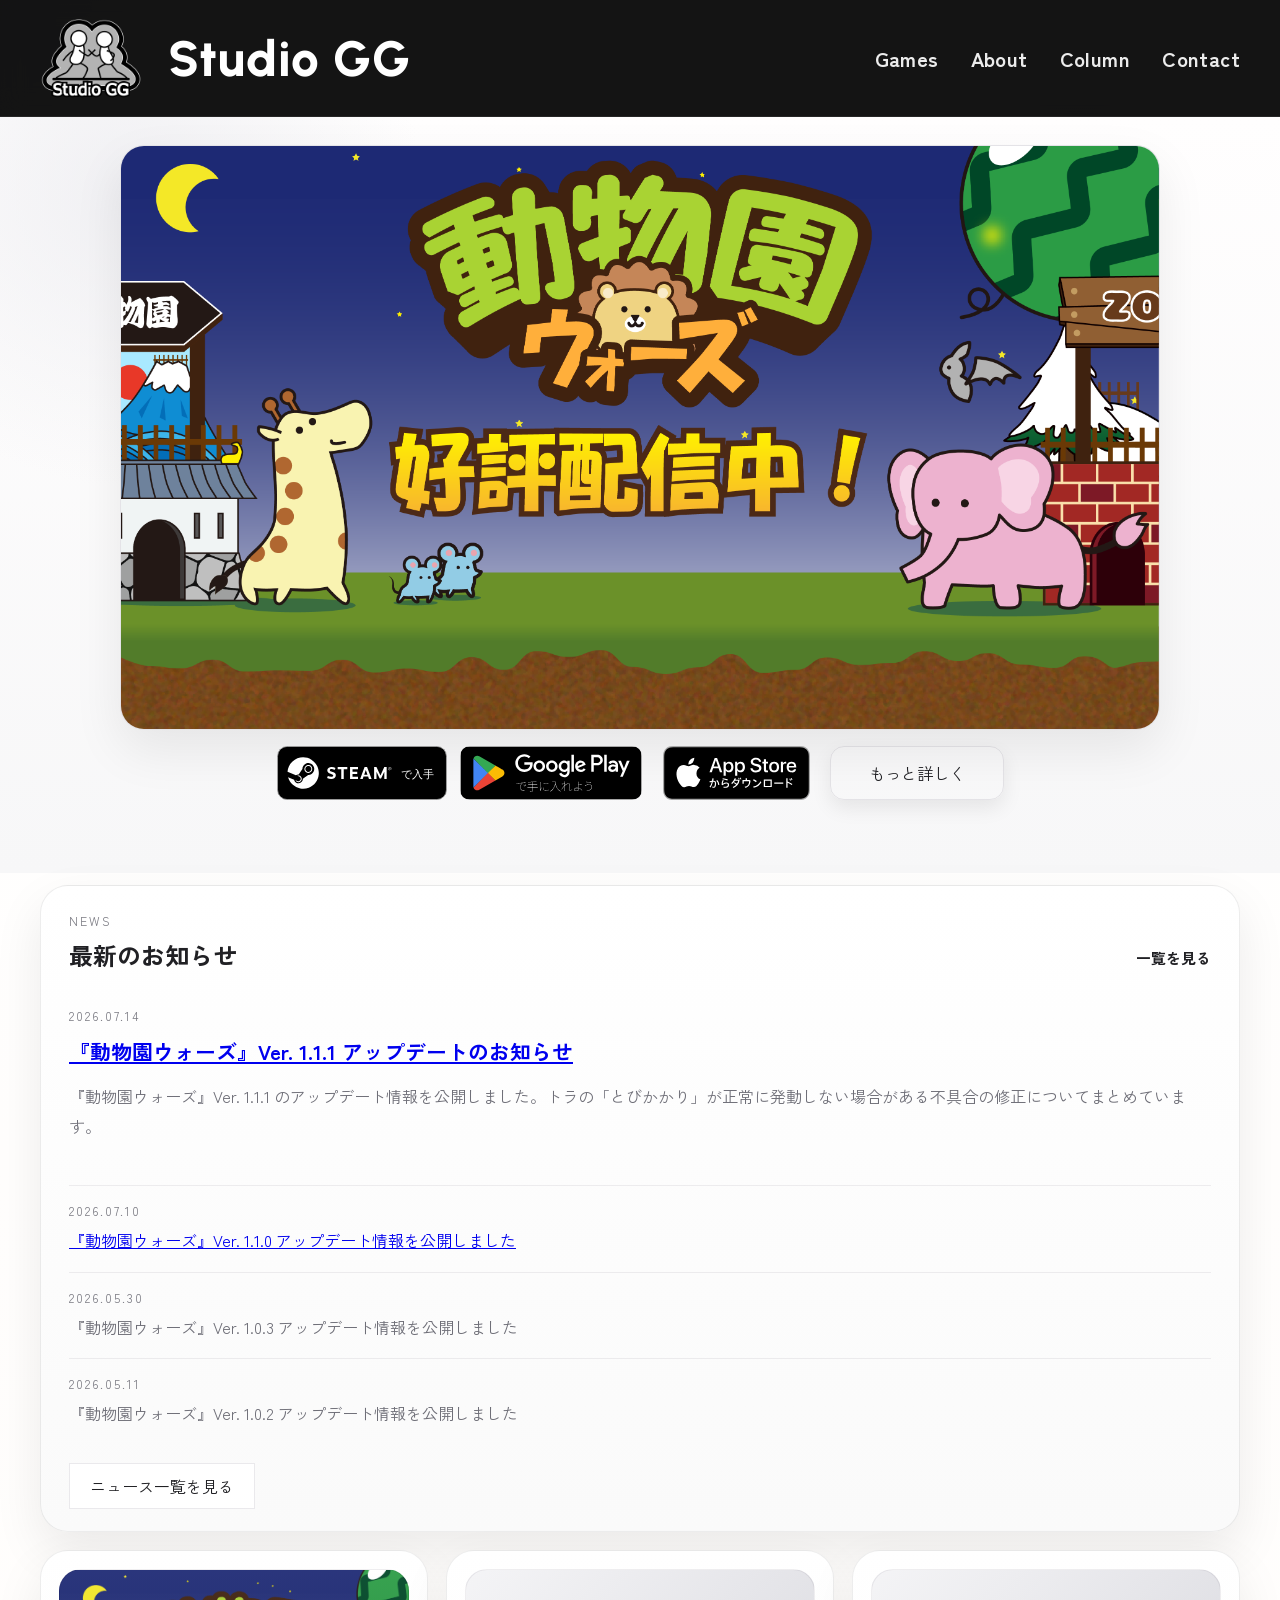
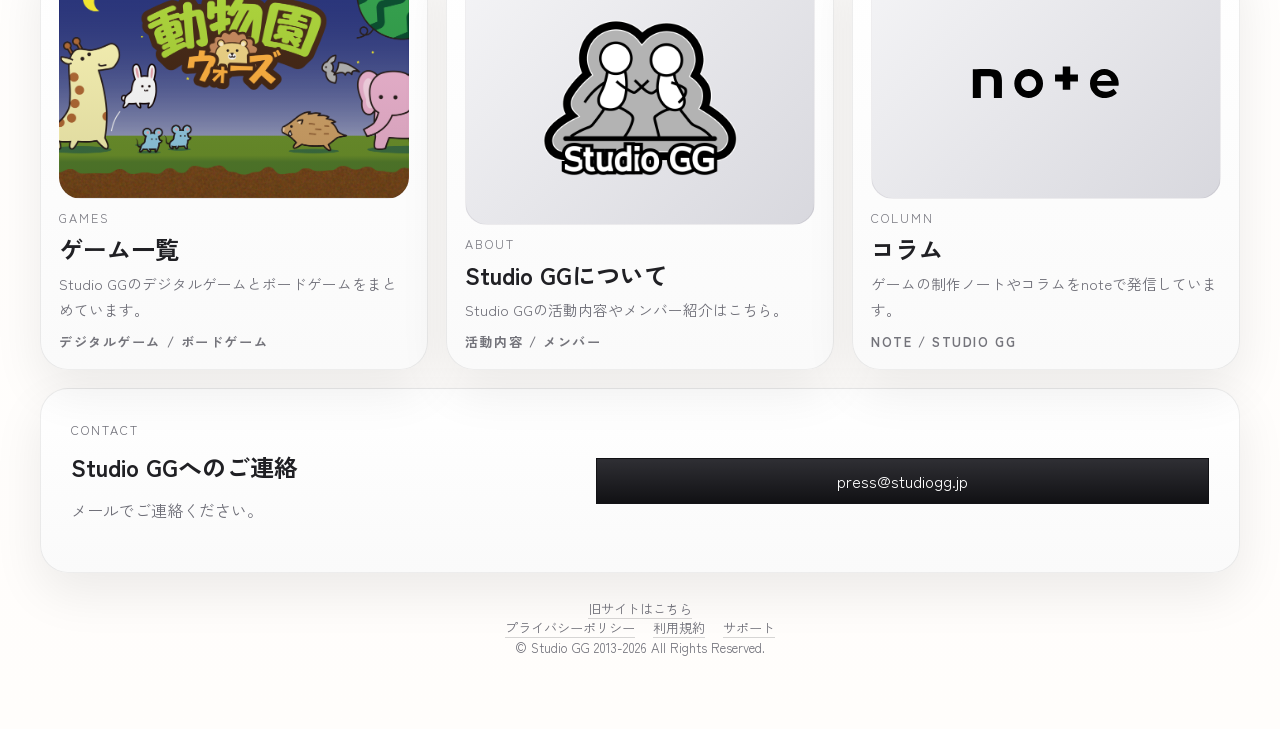
==== commit 12ae4edf: "Add Google tag to site pages" ====
--- a/index.html
+++ b/index.html
@@ -1,6 +1,15 @@
 <!DOCTYPE html>
 <html lang="ja">
 <head>
+  <!-- Google tag (gtag.js) -->
+  <script async src="https://www.googletagmanager.com/gtag/js?id=AW-18334052214"></script>
+  <script>
+    window.dataLayer = window.dataLayer || [];
+    function gtag(){dataLayer.push(arguments);}
+    gtag('js', new Date());
+
+    gtag('config', 'AW-18334052214');
+  </script>
   <meta charset="UTF-8">
   <meta name="viewport" content="width=device-width, initial-scale=1.0">
   <title>Studio GG | トップ</title>
--- a/styles.css
+++ b/styles.css
@@ -831,6 +831,7 @@
 .visual-zoowars-cardgame,
 .visual-dangerous-mining,
 .visual-terrible-monster,
+.visual-cloverland-with-brownies,
 .visual-littletownbuilders,
 .visual-harapeko-bahamuto,
 .visual-tenohira-dungeon,
@@ -858,6 +859,10 @@
   background-image: url("games/terrible_monster.jpg");
 }
 
+.visual-cloverland-with-brownies {
+  background-image: url("games/cloverland_with_brownies.jpg");
+}
+
 .visual-littletownbuilders {
   background-image: url("games/littletownbuilders.jpg");
 }
